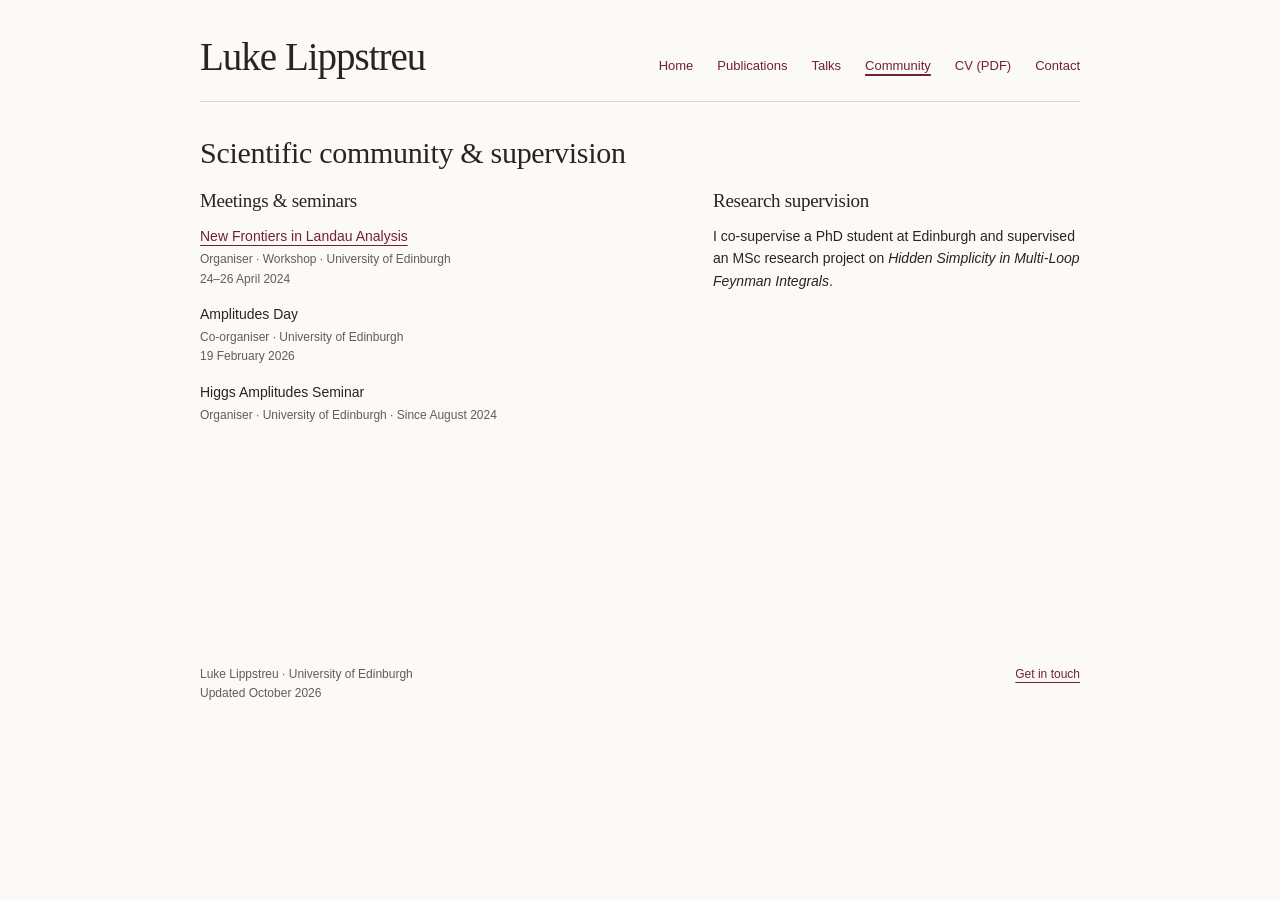
==== community.html @ 9973aa47 "Add separate publications, talks and community pages" ====
<!doctype html>
<html lang="en">
<head>
  <meta charset="utf-8">
  <meta name="viewport" content="width=device-width, initial-scale=1">
  <meta name="color-scheme" content="light dark">
  <meta name="description" content="Luke Lippstreu’s scientific meeting and seminar organisation, including New Frontiers in Landau Analysis and Amplitudes Day, and research supervision.">
  <meta name="author" content="Luke Lippstreu">
  <link rel="canonical" href="https://lukelippstreu.github.io/community.html">
  <meta property="og:url" content="https://lukelippstreu.github.io/community.html">
  <meta property="og:type" content="website">
  <meta property="og:title" content="Academic community and supervision | Luke Lippstreu">
  <meta property="og:description" content="Luke Lippstreu’s scientific meeting and seminar organisation, including New Frontiers in Landau Analysis and Amplitudes Day, and research supervision.">
  <title>Academic community and supervision | Luke Lippstreu</title>
  <link rel="stylesheet" href="styles.css">
</head>
<body>
<a class="skip-link" href="#main">Skip to content</a>
<div id="luke-site" aria-label="Luke Lippstreu">
  <div class="luke-inner">
    <header class="luke-header">
      <a class="luke-brand" href="index.html">Luke Lippstreu</a>
      <nav aria-label="Main navigation">
        <a href="index.html">Home</a>
        <a href="publications.html">Publications</a>
        <a href="talks.html">Talks</a>
        <a href="community.html" aria-current="page">Community</a>
        <a href="luke-lippstreu-cv.pdf">CV (PDF)</a>
        <a href="mailto:llippstr@ed.ac.uk">Contact</a>
      </nav>
    </header>
    <main id="main" class="luke-page">
      <section id="luke-community" aria-labelledby="luke-community-title">
        <div class="luke-page-heading">
          <h1 id="luke-community-title">Scientific community &amp; supervision</h1>
        </div>
        <div class="luke-community-grid">
          <div>
            <h2>Meetings &amp; seminars</h2>
            <ul class="luke-service">
              <li><a href="https://indico.ph.ed.ac.uk/event/276/overview" target="_blank" rel="noopener noreferrer">New Frontiers in Landau Analysis</a><span class="luke-service-meta">Organiser · Workshop · University of Edinburgh<br>24–26 April 2024</span></li>
              <li>Amplitudes Day<span class="luke-service-meta">Co-organiser · University of Edinburgh<br>19 February 2026</span></li>
              <li>Higgs Amplitudes Seminar<span class="luke-service-meta">Organiser · University of Edinburgh · Since August 2024</span></li>
            </ul>
          </div>
          <div>
            <h2>Research supervision</h2>
            <p class="luke-supervision">I co-supervise a PhD student at Edinburgh and supervised an MSc research project on <em>Hidden Simplicity in Multi-Loop Feynman Integrals</em>.</p>
          </div>
        </div>
      </section>
    </main>
    <footer class="luke-footer-end">
      <span>Luke Lippstreu · University of Edinburgh<br>Updated October 2026</span>
      <a href="mailto:llippstr@ed.ac.uk">Get in touch</a>
    </footer>
  </div>
</div>
</body>
</html>
---- styles.css ----
html { color-scheme: light dark; }
body { margin: 0; background: #fbfaf7; background: light-dark(#fbfaf7, #1c1b1a); }
.skip-link { position: absolute; top: -100px; left: 12px; z-index: 10; padding: 10px 14px; background: light-dark(#fbfaf7, #1c1b1a); color: light-dark(#702133, #e5a4b4); }
.skip-link:focus { top: 12px; }
    #luke-site {
      --luke-paper: #fbfaf7;
      --luke-ink: #282521;
      --luke-secondary: #625d56;
      --luke-rule: #d9d4cd;
      --luke-accent: #702133;
      --luke-paper: light-dark(#fbfaf7, #1c1b1a);
      --luke-ink: light-dark(#282521, #efebe5);
      --luke-secondary: light-dark(#625d56, #bcb6ae);
      --luke-rule: light-dark(#d9d4cd, #48433e);
      --luke-accent: light-dark(#702133, #e5a4b4);
      --luke-heading: Georgia, 'Times New Roman', serif;
      color: var(--luke-ink);
      background: var(--luke-paper);
      font-family: -apple-system, BlinkMacSystemFont, 'Segoe UI', Arial, sans-serif;
      font-size: 15px;
      line-height: 1.6;
      padding: 34px 52px 30px;
      width: 100%;
      box-sizing: border-box;
    }
    #luke-site * { box-sizing: border-box; }
    #luke-site .luke-inner { max-width: 880px; margin: 0 auto; }
    #luke-site a {
      color: var(--luke-accent);
      text-decoration: underline;
      text-decoration-thickness: 1px;
      text-underline-offset: 4px;
    }
    #luke-site a:hover { text-decoration-thickness: 2px; }
    #luke-site .luke-header {
      display: flex;
      align-items: baseline;
      justify-content: space-between;
      flex-wrap: wrap;
      gap: 14px 28px;
      padding-bottom: 20px;
      border-bottom: 1px solid var(--luke-rule);
    }
    #luke-site .luke-brand {
      font-family: var(--luke-heading);
      font-size: 39px;
      font-weight: 400;
      line-height: 1.2;
      letter-spacing: -1px;
      color: var(--luke-ink);
      margin: 0;
      text-decoration: none;
    }
    #luke-site nav { display: flex; gap: 24px; flex-wrap: wrap; }
    #luke-site nav a { font-size: 13px; text-decoration: none; }
    #luke-site nav a:hover { text-decoration: underline; }
    #luke-site nav a[aria-current="page"] { text-decoration: underline; text-decoration-thickness: 2px; }
    #luke-site a:focus-visible,
    #luke-site summary:focus-visible { outline: 2px solid var(--luke-accent); outline-offset: 5px; }
    #luke-site .luke-page { padding-top: 32px; min-height: 60vh; }
    #luke-site .luke-page-heading { display: flex; align-items: baseline; justify-content: space-between; flex-wrap: wrap; gap: 12px 24px; }
    #luke-site .luke-page-heading > a { font-size: 13px; }
    #luke-site .luke-page h1 { font: 400 30px/1.25 var(--luke-heading); letter-spacing: -.3px; margin: 0; }
    #luke-site .luke-page-intro { color: var(--luke-secondary); font-size: 14px; margin: 12px 0 8px; }
    #luke-site .luke-introduction {
      display: grid;
      grid-template-columns: minmax(0, 1fr) 200px;
      gap: 44px;
      padding: 32px 0 28px;
    }
    #luke-site .luke-kicker {
      color: var(--luke-accent);
      font-size: 12px;
      letter-spacing: .06em;
      text-transform: uppercase;
      margin: 0 0 10px;
      font-weight: 500;
    }
    #luke-site h2,
    #luke-site .luke-research-heading {
      font-family: var(--luke-heading);
      color: var(--luke-ink);
      font-size: 25px;
      line-height: 1.25;
      font-weight: 400;
      letter-spacing: -.3px;
      margin: 0;
    }
    #luke-site .luke-intro-copy { margin: 14px 0 0; }
    #luke-site .luke-affiliation { margin-top: 18px; font-size: 14px; }
    #luke-site .luke-affiliation p { margin: 0 0 8px; }
    #luke-site .luke-role { font-weight: 500; }
    #luke-site .luke-muted { color: var(--luke-secondary); }
    #luke-site .luke-contact { display: flex; flex-wrap: wrap; align-items: baseline; gap: 6px 20px; }
    #luke-site .luke-portrait { position: relative; width: 200px; max-width: 100%; aspect-ratio: 4 / 5; overflow: hidden; border-radius: 3px; margin: 0; }
    #luke-site .luke-portrait img { position: absolute; display: block; width: 126.3158%; max-width: none; height: auto; left: -5.2632%; top: -15.7895%; }
    #luke-site .luke-home-links { display: grid; grid-template-columns: repeat(3, minmax(0, 1fr)); gap: 28px; border-top: 1px solid var(--luke-rule); padding-top: 24px; }
    #luke-site .luke-home-links h2 { font-size: 21px; }
    #luke-site .luke-home-links h2 a { text-decoration: none; }
    #luke-site .luke-home-links h2 a:hover { text-decoration: underline; }
    #luke-site .luke-home-links p { font-size: 13px; color: var(--luke-secondary); margin: 10px 0 0; }
    #luke-site .luke-papers { list-style: none; padding: 0; margin: 0; }
    #luke-site .luke-papers li {
      display: grid;
      grid-template-columns: 46px minmax(0, 1fr);
      gap: 16px;
      padding: 17px 0;
    }
    #luke-site .luke-papers li + li { border-top: 1px solid var(--luke-rule); }
    #luke-site .luke-year { color: var(--luke-secondary); font-size: 13px; padding-top: 2px; }
    #luke-site .luke-papers h2,
    #luke-site .luke-talks h2 {
      font-family: inherit;
      font-size: 16px;
      line-height: 1.45;
      font-weight: 500;
      margin: 0 0 5px;
    }
    #luke-site .luke-papers h2 a { text-decoration: none; }
    #luke-site .luke-papers h2 a:hover { text-decoration: underline; }
    #luke-site .luke-authors { color: var(--luke-secondary); font-size: 12px; margin: 0 0 7px; }
    #luke-site .luke-authors strong { color: var(--luke-ink); font-weight: 500; }
    #luke-site .luke-publication-meta { color: var(--luke-secondary); font-size: 12px; margin: 0; }
    #luke-site .luke-publication-meta + .luke-paper-description { margin-top: 7px; }
    #luke-site .luke-paper-description { font-size: 14px; margin: 0; }
    #luke-site .luke-more-papers { border-top: 1px solid var(--luke-rule); }
    #luke-site .luke-more-papers summary { display: inline-flex; align-items: center; min-height: 44px; margin: 16px 0; padding: 4px 15px; border: 1px solid var(--luke-rule); border-radius: 4px; color: var(--luke-accent); font-size: 14px; cursor: pointer; list-style: none; }
    #luke-site .luke-more-papers summary::-webkit-details-marker { display: none; }
    #luke-site .luke-more-papers summary:hover { border-color: var(--luke-accent); }
    #luke-site .luke-ellipsis { font-size: 21px; padding-right: 6px; }
    #luke-site .luke-when-open { display: none; }
    #luke-site .luke-more-papers[open] .luke-when-closed { display: none; }
    #luke-site .luke-more-papers[open] .luke-when-open { display: inline; }
    #luke-site .luke-talks { list-style: none; margin: 0; padding: 0; }
    #luke-site .luke-talks > li { padding: 20px 0; }
    #luke-site .luke-talks > li + li { border-top: 1px solid var(--luke-rule); }
    #luke-site .luke-talk-meta { color: var(--luke-secondary); font-size: 13px; margin: 6px 0 10px; }
    #luke-site .luke-video-link { display: inline-flex; align-items: center; gap: 8px; font-size: 13px; font-weight: 500; }
    #luke-site .luke-video-link svg { width: 13px; height: 13px; fill: currentColor; }
    #luke-site .luke-alternative { font-size: 13px; margin: 10px 0 0; color: var(--luke-secondary); }
    #luke-site .luke-community-grid { display: grid; grid-template-columns: minmax(0, 1.3fr) minmax(0, 1fr); gap: 36px; padding-top: 18px; }
    #luke-site .luke-community-grid h2 { font-family: var(--luke-heading); font-size: 19px; }
    #luke-site .luke-service { list-style: none; padding: 0; margin: 12px 0 0; font-size: 14px; }
    #luke-site .luke-service li + li { margin-top: 14px; }
    #luke-site .luke-service-meta { display: block; color: var(--luke-secondary); font-size: 12px; margin-top: 3px; }
    #luke-site .luke-supervision { font-size: 14px; margin: 12px 0 0; }
    #luke-site .luke-footer-end {
      display: flex;
      justify-content: space-between;
      gap: 16px;
      flex-wrap: wrap;
      margin-top: 23px;
      color: var(--luke-secondary);
      font-size: 12px;
    }
    @media (max-width: 700px) {
      #luke-site { padding: 25px 28px; }
      #luke-site .luke-introduction { grid-template-columns: 1fr; gap: 23px; padding-top: 26px; }
      #luke-site .luke-portrait { width: 144px; grid-row: 1; }
      #luke-site .luke-community-grid { grid-template-columns: 1fr; gap: 26px; }
      #luke-site .luke-home-links { grid-template-columns: 1fr; gap: 24px; }
    }
    @media (max-width: 420px) {
      #luke-site { padding: 23px 20px; }
      #luke-site .luke-brand { font-size: 34px; }
      #luke-site h2,
      #luke-site .luke-research-heading { font-size: 23px; }
      #luke-site .luke-page h1 { font-size: 27px; }
      #luke-site nav { gap: 24px; }
      #luke-site .luke-papers li { grid-template-columns: 1fr; gap: 4px; }
      #luke-site .luke-contact { gap: 9px; }
    }
    @media (pointer: coarse) {
      #luke-site nav a,
      #luke-site .luke-contact a,
      #luke-site .luke-page-heading > a {
        display: inline-flex;
        align-items: center;
        min-height: 44px;
      }
      #luke-site .luke-video-link { min-height: 44px; }
    }
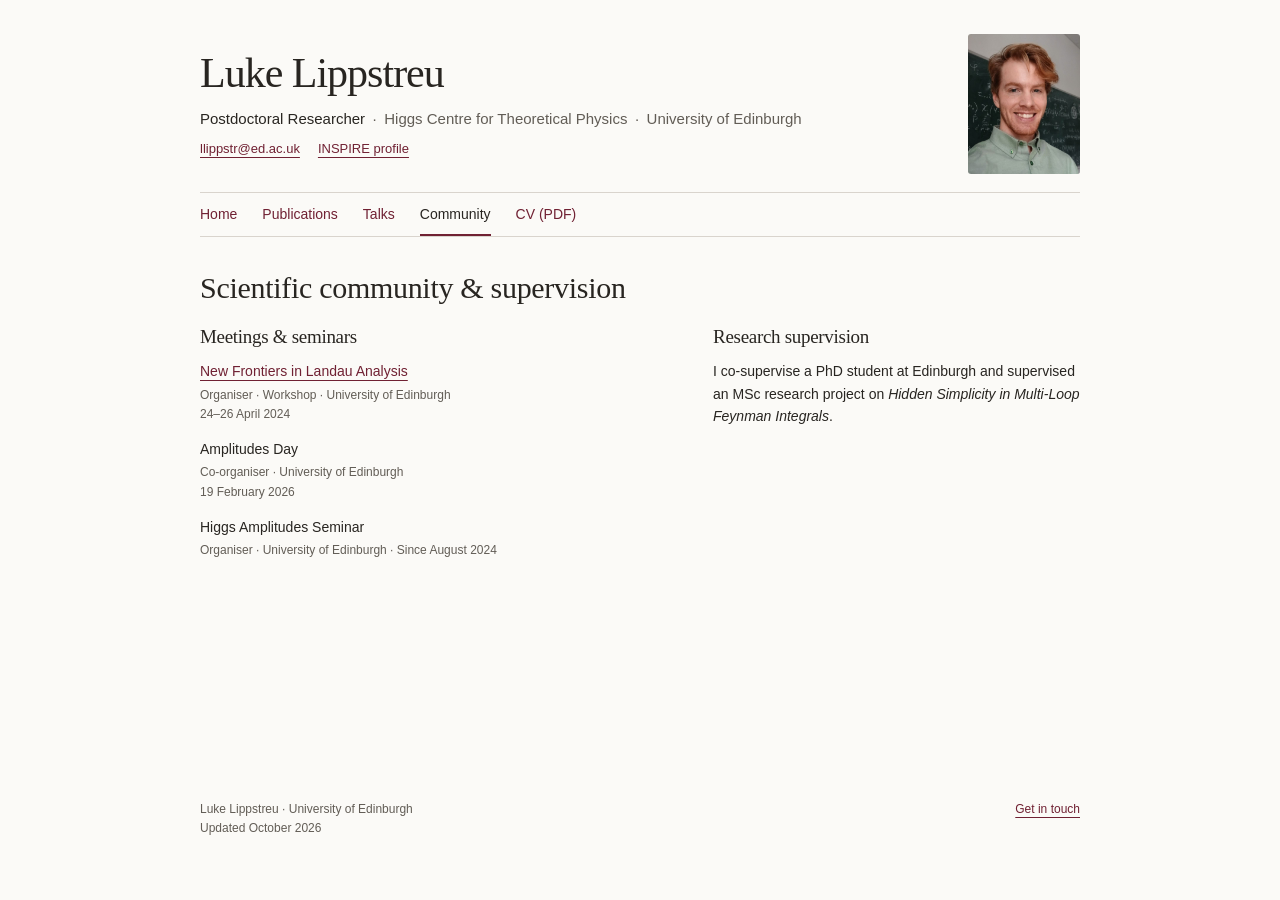
==== commit a32d0611: "Feature position and affiliation in site header" ====
--- a/community.html
+++ b/community.html
@@ -12,21 +12,32 @@
   <meta property="og:title" content="Academic community and supervision | Luke Lippstreu">
   <meta property="og:description" content="Luke Lippstreu’s scientific meeting and seminar organisation, including New Frontiers in Landau Analysis and Amplitudes Day, and research supervision.">
   <title>Academic community and supervision | Luke Lippstreu</title>
-  <link rel="stylesheet" href="styles.css">
+  <link rel="stylesheet" href="styles.css?v=profile">
 </head>
 <body>
 <a class="skip-link" href="#main">Skip to content</a>
 <div id="luke-site" aria-label="Luke Lippstreu">
   <div class="luke-inner">
     <header class="luke-header">
-      <a class="luke-brand" href="index.html">Luke Lippstreu</a>
+      <div class="luke-profile">
+        <div>
+          <a class="luke-brand" href="index.html">Luke Lippstreu</a>
+          <p class="luke-byline"><span>Postdoctoral Researcher</span><span>Higgs Centre for Theoretical Physics</span><span>University of Edinburgh</span></p>
+          <div class="luke-contact">
+            <a href="mailto:llippstr@ed.ac.uk">llippstr@ed.ac.uk</a>
+            <a href="https://inspirehep.net/authors/1744394" target="_blank" rel="noopener noreferrer">INSPIRE profile</a>
+          </div>
+        </div>
+        <figure class="luke-portrait">
+          <img src="luke-lippstreu.jpeg" alt="Luke Lippstreu smiling in front of a chalkboard" width="960" height="1280">
+        </figure>
+      </div>
       <nav aria-label="Main navigation">
         <a href="index.html">Home</a>
         <a href="publications.html">Publications</a>
         <a href="talks.html">Talks</a>
         <a href="community.html" aria-current="page">Community</a>
         <a href="luke-lippstreu-cv.pdf">CV (PDF)</a>
-        <a href="mailto:llippstr@ed.ac.uk">Contact</a>
       </nav>
     </header>
     <main id="main" class="luke-page">
--- a/styles.css
+++ b/styles.css
@@ -33,17 +33,19 @@
     }
     #luke-site a:hover { text-decoration-thickness: 2px; }
     #luke-site .luke-header {
-      display: flex;
-      align-items: baseline;
-      justify-content: space-between;
-      flex-wrap: wrap;
-      gap: 14px 28px;
-      padding-bottom: 20px;
       border-bottom: 1px solid var(--luke-rule);
     }
+    #luke-site .luke-profile {
+      display: grid;
+      grid-template-columns: minmax(0, 1fr) auto;
+      gap: 24px;
+      align-items: center;
+      padding-bottom: 18px;
+    }
     #luke-site .luke-brand {
+      display: inline-block;
       font-family: var(--luke-heading);
-      font-size: 39px;
+      font-size: 42px;
       font-weight: 400;
       line-height: 1.2;
       letter-spacing: -1px;
@@ -51,10 +53,14 @@
       margin: 0;
       text-decoration: none;
     }
-    #luke-site nav { display: flex; gap: 24px; flex-wrap: wrap; }
-    #luke-site nav a { font-size: 13px; text-decoration: none; }
+    #luke-site .luke-byline { display: flex; flex-wrap: wrap; gap: 2px 0; margin: 8px 0; font-size: 15px; color: var(--luke-secondary); }
+    #luke-site .luke-byline span:first-child { font-weight: 500; color: var(--luke-ink); }
+    #luke-site .luke-byline span + span::before { content: '·' / ''; padding: 0 .5em; }
+    #luke-site .luke-contact { display: flex; flex-wrap: wrap; align-items: center; gap: 4px 18px; font-size: 13px; }
+    #luke-site nav { display: flex; gap: 0 25px; flex-wrap: wrap; border-top: 1px solid var(--luke-rule); }
+    #luke-site nav a { display: inline-flex; align-items: center; min-height: 43px; font-size: 14px; text-decoration: none; }
     #luke-site nav a:hover { text-decoration: underline; }
-    #luke-site nav a[aria-current="page"] { text-decoration: underline; text-decoration-thickness: 2px; }
+    #luke-site nav a[aria-current="page"] { color: var(--luke-ink); box-shadow: inset 0 -2px var(--luke-accent); }
     #luke-site a:focus-visible,
     #luke-site summary:focus-visible { outline: 2px solid var(--luke-accent); outline-offset: 5px; }
     #luke-site .luke-page { padding-top: 32px; min-height: 60vh; }
@@ -63,18 +69,7 @@
     #luke-site .luke-page h1 { font: 400 30px/1.25 var(--luke-heading); letter-spacing: -.3px; margin: 0; }
     #luke-site .luke-page-intro { color: var(--luke-secondary); font-size: 14px; margin: 12px 0 8px; }
     #luke-site .luke-introduction {
-      display: grid;
-      grid-template-columns: minmax(0, 1fr) 200px;
-      gap: 44px;
       padding: 32px 0 28px;
-    }
-    #luke-site .luke-kicker {
-      color: var(--luke-accent);
-      font-size: 12px;
-      letter-spacing: .06em;
-      text-transform: uppercase;
-      margin: 0 0 10px;
-      font-weight: 500;
     }
     #luke-site h2,
     #luke-site .luke-research-heading {
@@ -86,15 +81,11 @@
       letter-spacing: -.3px;
       margin: 0;
     }
-    #luke-site .luke-intro-copy { margin: 14px 0 0; }
-    #luke-site .luke-affiliation { margin-top: 18px; font-size: 14px; }
-    #luke-site .luke-affiliation p { margin: 0 0 8px; }
-    #luke-site .luke-role { font-weight: 500; }
-    #luke-site .luke-muted { color: var(--luke-secondary); }
-    #luke-site .luke-contact { display: flex; flex-wrap: wrap; align-items: baseline; gap: 6px 20px; }
-    #luke-site .luke-portrait { position: relative; width: 200px; max-width: 100%; aspect-ratio: 4 / 5; overflow: hidden; border-radius: 3px; margin: 0; }
+    #luke-site .luke-intro-copy { margin: 14px 0 0; max-width: 80ch; }
+    #luke-site .luke-portrait { position: relative; width: 112px; aspect-ratio: 4 / 5; overflow: hidden; border-radius: 3px; margin: 0; }
     #luke-site .luke-portrait img { position: absolute; display: block; width: 126.3158%; max-width: none; height: auto; left: -5.2632%; top: -15.7895%; }
-    #luke-site .luke-home-links { display: grid; grid-template-columns: repeat(3, minmax(0, 1fr)); gap: 28px; border-top: 1px solid var(--luke-rule); padding-top: 24px; }
+    #luke-site .luke-selected-papers { border-top: 1px solid var(--luke-rule); padding: 24px 0 8px; }
+    #luke-site .luke-home-links { display: grid; grid-template-columns: repeat(2, minmax(0, 1fr)); gap: 28px; border-top: 1px solid var(--luke-rule); padding-top: 24px; }
     #luke-site .luke-home-links h2 { font-size: 21px; }
     #luke-site .luke-home-links h2 a { text-decoration: none; }
     #luke-site .luke-home-links h2 a:hover { text-decoration: underline; }
@@ -109,6 +100,7 @@
     #luke-site .luke-papers li + li { border-top: 1px solid var(--luke-rule); }
     #luke-site .luke-year { color: var(--luke-secondary); font-size: 13px; padding-top: 2px; }
     #luke-site .luke-papers h2,
+    #luke-site .luke-papers h3,
     #luke-site .luke-talks h2 {
       font-family: inherit;
       font-size: 16px;
@@ -116,8 +108,10 @@
       font-weight: 500;
       margin: 0 0 5px;
     }
-    #luke-site .luke-papers h2 a { text-decoration: none; }
-    #luke-site .luke-papers h2 a:hover { text-decoration: underline; }
+    #luke-site .luke-papers h2 a,
+    #luke-site .luke-papers h3 a { text-decoration: none; }
+    #luke-site .luke-papers h2 a:hover,
+    #luke-site .luke-papers h3 a:hover { text-decoration: underline; }
     #luke-site .luke-authors { color: var(--luke-secondary); font-size: 12px; margin: 0 0 7px; }
     #luke-site .luke-authors strong { color: var(--luke-ink); font-weight: 500; }
     #luke-site .luke-publication-meta { color: var(--luke-secondary); font-size: 12px; margin: 0; }
@@ -155,20 +149,24 @@
     }
     @media (max-width: 700px) {
       #luke-site { padding: 25px 28px; }
-      #luke-site .luke-introduction { grid-template-columns: 1fr; gap: 23px; padding-top: 26px; }
-      #luke-site .luke-portrait { width: 144px; grid-row: 1; }
+      #luke-site .luke-profile { gap: 16px; align-items: start; }
+      #luke-site .luke-byline { display: grid; gap: 1px; line-height: 1.4; font-size: 14px; }
+      #luke-site .luke-byline span + span::before { content: none; }
+      #luke-site .luke-portrait { width: clamp(68px, 18vw, 100px); }
+      #luke-site .luke-introduction { padding-top: 26px; }
+      #luke-site nav { column-gap: clamp(12px, 3.2vw, 22px); }
       #luke-site .luke-community-grid { grid-template-columns: 1fr; gap: 26px; }
       #luke-site .luke-home-links { grid-template-columns: 1fr; gap: 24px; }
     }
     @media (max-width: 420px) {
       #luke-site { padding: 23px 20px; }
-      #luke-site .luke-brand { font-size: 34px; }
+      #luke-site .luke-brand { font-size: clamp(28px, 8vw, 34px); }
       #luke-site h2,
       #luke-site .luke-research-heading { font-size: 23px; }
       #luke-site .luke-page h1 { font-size: 27px; }
-      #luke-site nav { gap: 24px; }
+      #luke-site nav a { font-size: 13px; }
       #luke-site .luke-papers li { grid-template-columns: 1fr; gap: 4px; }
-      #luke-site .luke-contact { gap: 9px; }
+      #luke-site .luke-contact { gap: 0 12px; }
     }
     @media (pointer: coarse) {
       #luke-site nav a,
